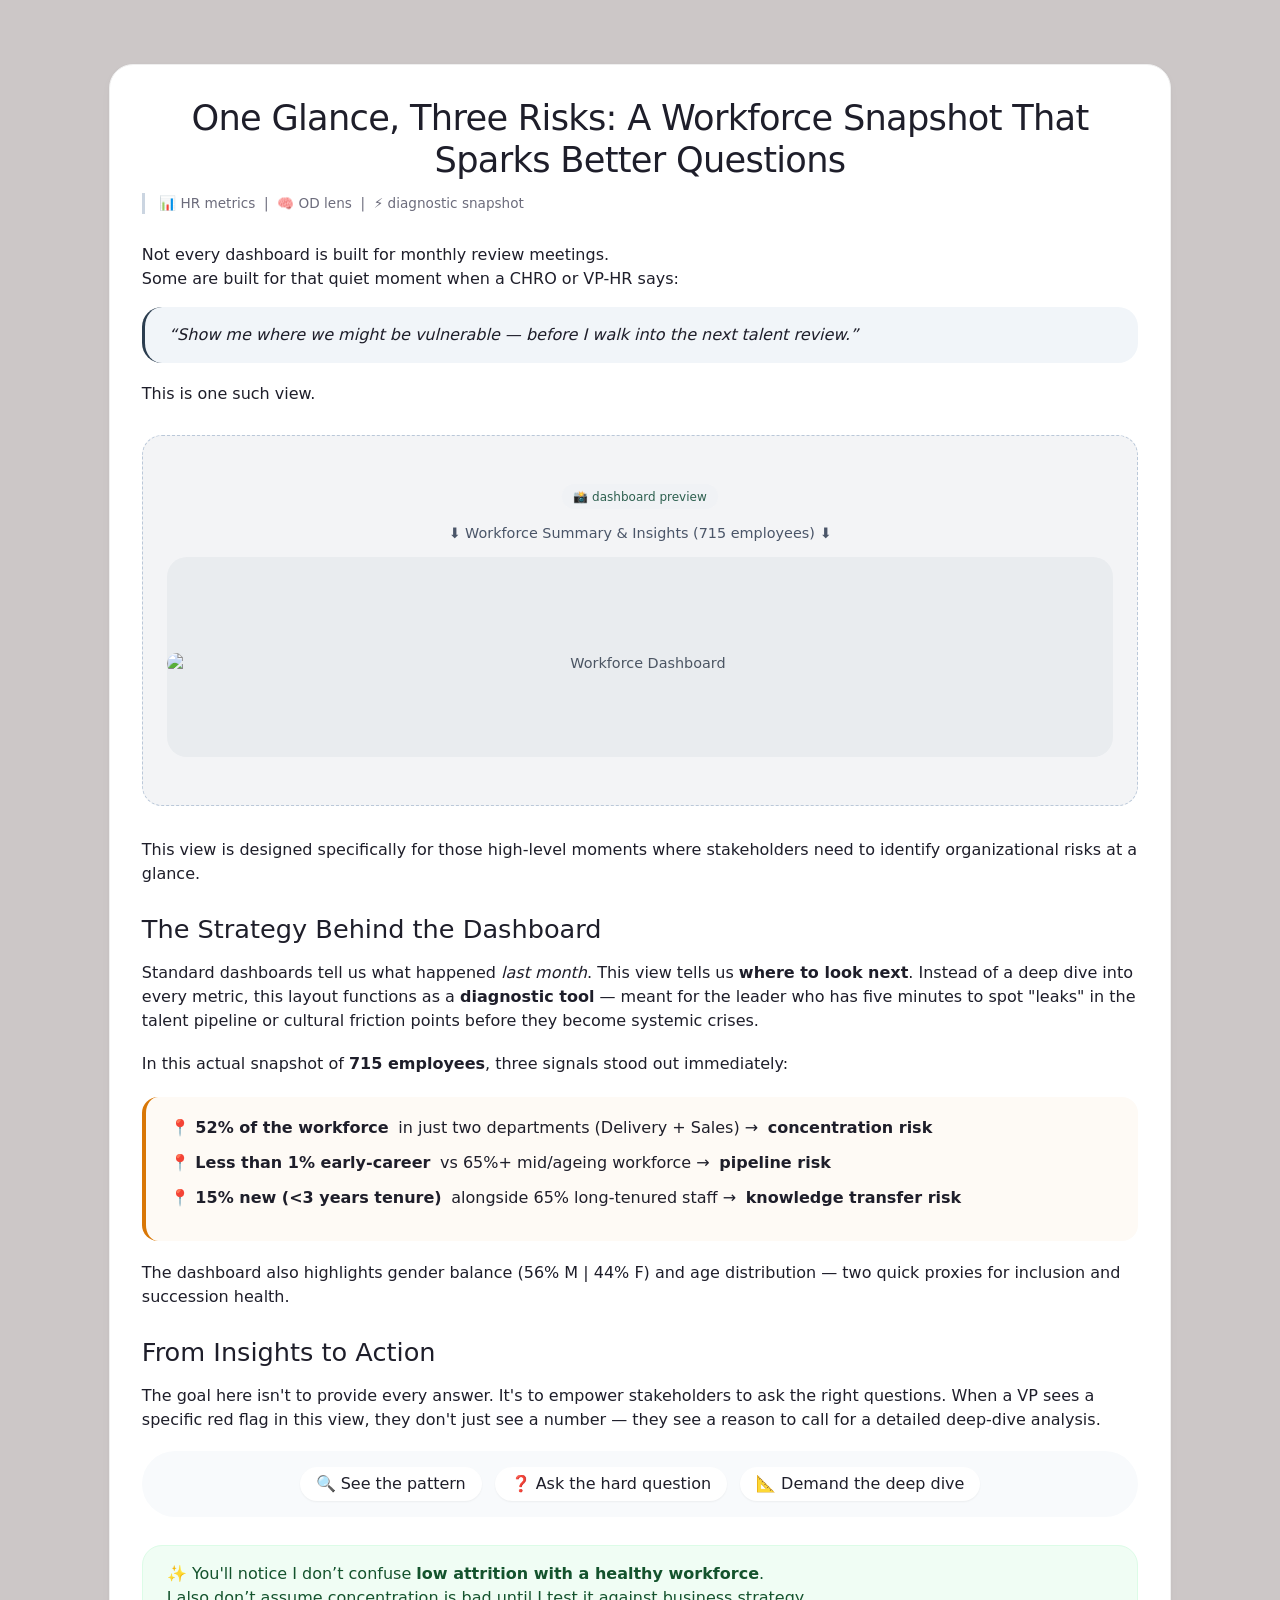
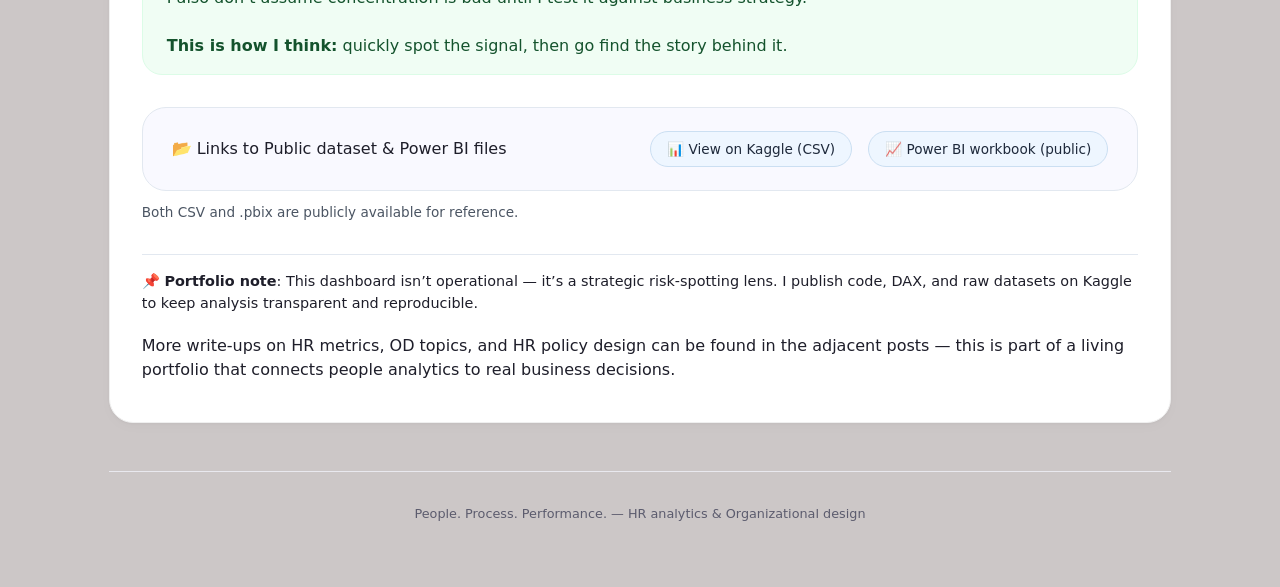
==== blogs/one-glance-three-risks/index.html @ f0e805b0 "post1added" ====
<!DOCTYPE html>
<html lang="en">

<head>
    <meta charset="UTF-8">
    <meta name="viewport" content="width=device-width, initial-scale=1.0">
    <title>HCX · Workforce Snapshot | People. Process. Performance.</title>
    <style>
        * {
            margin: 0;
            padding: 0;
            box-sizing: border-box;
        }

        body {
            background-color: #CCC7C7;
            font-family: system-ui, -apple-system, BlinkMacSystemFont, "Inter", sans-serif;
            color: #1e1e2a;
            line-height: 1.5;
        }

        /* main container – matches portfolio width & rhythm */
        .container {
            font-family: system-ui, -apple-system, BlinkMacSystemFont, "Inter", sans-serif;
            max-width: 1120px;
            margin: 0 auto;
            padding: 2rem 1.8rem 4rem;
        }

        /* header / nav – mirrors the clean, minimal portfolio style */
        .site-header {
            margin-bottom: 2.5rem;
            border-bottom: 1px solid #e6e6ea;
            padding-bottom: 1.5rem;
            display: flex;
            flex-wrap: wrap;
            justify-content: space-between;
            align-items: baseline;
        }

        .logo-area h1 {
            font-size: 1.8rem;
            font-weight: 550;
            letter-spacing: -0.3px;
            color: #111;
        }

        .logo-area p {
            font-size: 0.85rem;
            color: #5b5b6b;
            margin-top: 0.25rem;
        }

        .portfolio-nav {
            display: flex;
            gap: 1.8rem;
            flex-wrap: wrap;
            font-size: 0.9rem;
            font-weight: 450;
        }

        .portfolio-nav a {
            text-decoration: none;
            color: #2c2c3a;
            transition: color 0.2s;
            border-bottom: 1px dotted transparent;
        }

        .portfolio-nav a:hover {
            color: #0a5b4b;
            border-bottom-color: #0a5b4b;
        }

        /* blog / post styling – clean, readable, human */
        .blog-post {
            background: white;
            border-radius: 24px;
            padding: 2rem 2rem 2.5rem;
            margin: 2rem 0 2rem;
            box-shadow: 0 4px 14px rgba(0, 0, 0, 0.02), 0 1px 3px rgba(0, 0, 0, 0.03);
            border: 1px solid #efefef;
        }

        .post-title {
            font-family: system-ui, -apple-system, BlinkMacSystemFont, "Inter", sans-serif;
            font-size: 2.2rem;
            font-weight: 400;
            letter-spacing: -0.02em;
            line-height: 1.2;
            margin-bottom: 0.75rem;
            text-align: center;
        }

        .post-meta {
            font-family: system-ui, -apple-system, BlinkMacSystemFont, "Inter", sans-serif;
            color: #6c6c7c;
            font-size: 0.85rem;
            border-left: 3px solid #cbd5e1;
            padding-left: 0.9rem;
            margin: 0.5rem 0 1.8rem 0;
        }

        .dashboard-img-placeholder {
            background: #f3f4f6;
            border-radius: 20px;
            padding: 3rem 1.5rem;
            text-align: center;
            margin: 1.8rem 0 2rem;
            border: 1px dashed #bac8d9;
            transition: all 0.2s;
        }

        .dashboard-img-placeholder p {
            color: #4a5568;
            font-size: 0.9rem;
        }

        .badge-note {
            background: #f0f2f5;
            display: inline-block;
            padding: 0.2rem 0.7rem;
            border-radius: 30px;
            font-size: 0.75rem;
            font-weight: 500;
            color: #2c5f4e;
        }

        h2 {
            font-size: 1.6rem;
            font-weight: 450;
            margin: 1.5rem 0 0.75rem;
        }

        h3 {
            font-size: 1.25rem;
            font-weight: 460;
            margin: 1.4rem 0 0.5rem;
        }

        .risk-list {
            background-color: #fefaf5;
            border-left: 4px solid #d97706;
            padding: 1.2rem 1.5rem;
            margin: 1.3rem 0;
            border-radius: 16px;
            list-style: none;
        }

        .risk-list li {
            margin-bottom: 0.7rem;
            display: flex;
            gap: 0.6rem;
            align-items: baseline;
        }

        .risk-list strong {
            font-weight: 620;
            min-width: 120px;
        }

        .arrow-steps {
            display: flex;
            flex-wrap: wrap;
            gap: 0.8rem;
            margin: 1.2rem 0 1.8rem;
            font-weight: 500;
            background: #f8fafc;
            padding: 1rem 1.2rem;
            border-radius: 48px;
            justify-content: center;
        }

        .arrow-steps span {
            background: white;
            padding: 0.3rem 1rem;
            border-radius: 40px;
            box-shadow: 0 1px 2px rgba(0, 0, 0, 0.05);
        }

        .insight-quote {
            font-style: normal;
            background: #f0fdf4;
            padding: 1rem 1.5rem;
            border-radius: 20px;
            margin: 1.8rem 0;
            color: #14532d;
            font-weight: 470;
            border: 1px solid #dcfce7;
        }

        .kaggle-section {
            background: #f9f9ff;
            border-radius: 24px;
            padding: 1.4rem 1.8rem;
            margin: 2rem 0 1.5rem;
            border: 1px solid #e2e8f0;
            display: flex;
            flex-wrap: wrap;
            justify-content: space-between;
            align-items: center;
        }

        .kaggle-links {
            display: flex;
            gap: 1rem;
            flex-wrap: wrap;
        }

        .btn-kaggle {
            background: #20beff0c;
            border: 1px solid #cbdff2;
            padding: 0.45rem 1rem;
            border-radius: 32px;
            font-size: 0.85rem;
            text-decoration: none;
            font-weight: 500;
            color: #1e293b;
            transition: 0.2s;
        }

        .btn-kaggle:hover {
            background: #eef2ff;
            border-color: #5b8cbc;
        }

        hr {
            margin: 2rem 0 1rem;
            border: 0;
            height: 1px;
            background: #e2e8f0;
        }

        .footer-note {
            font-size: 0.8rem;
            color: #5c5c6e;
            text-align: center;
            margin-top: 3rem;
            border-top: 1px solid #e9e9ef;
            padding-top: 2rem;
        }

        @media (max-width: 700px) {
            .container {
                padding: 1rem 1.2rem 3rem;
            }

            .blog-post {
                padding: 1.5rem;
            }

            .post-title {
                font-size: 1.8rem;
            }

            .risk-list strong {
                min-width: 100px;
            }
        }
    </style>
</head>

<body>
    <div class="container">

        <!-- header - consistent with the portfolio style: People. Process. Performance. 
        <div class="site-header">
            <div class="logo-area">
                <h1>People. Process. Performance.</h1>
                <p>What, when, and how make the difference.</p>
            </div>
            <div class="portfolio-nav">
                <a href="#">Projects</a>
                <a href="#">Archive</a>
                <a href="#">New Build</a>
                <a href="#" style="border-bottom: 2px solid #0a5b4b;">Blog</a>
            </div>
        </div>-->

        <!-- main blog post: Workforce Snapshot -->
        <article class="blog-post">
            <h1 class="post-title">One Glance, Three Risks: A Workforce Snapshot That Sparks Better Questions</h1>
            <div class="post-meta">📊 HR metrics &nbsp;|&nbsp; 🧠 OD lens &nbsp;|&nbsp; ⚡ diagnostic snapshot</div>

            <p style="margin-bottom:1rem;">Not every dashboard is built for monthly review
                meetings.<br>
                Some are built for that quiet moment when a CHRO or VP-HR says:</p>

            <div
                style="background:#f1f5f9; padding:1rem 1.5rem; border-radius: 20px; margin-bottom: 1.2rem; font-style: normal; border-left: 3px solid #2c3e50;">
                <em>“Show me where we might be vulnerable — before I walk into the next talent review.”</em>
            </div>

            <p>This is one such view.</p>

            <!-- IMAGE PLACEHOLDER: replace with actual dashboard screenshot -->
            <div class="dashboard-img-placeholder">
                <span class="badge-note">📸 dashboard preview</span>
                <p style="margin-top: 14px;">⬇️ Workforce Summary & Insights (715 employees) ⬇️</p>
                <div
                    style="background:#e9ecef; width:100%; min-height: 200px; border-radius: 20px; display: flex; align-items: center; justify-content: center; color:#4b5563; font-size:0.9rem; margin-top: 0.8rem;">
                    <img src="www.adigitalcanvas.github.io/hcx/blogs/one-glance-three-risks/Workforce_Summary_and_Insights.jpg"
                        alt="Workforce Dashboard" style="width:100%; border-radius:20px; margin-top:0.8rem;">
                </div>

            </div>

            <p>This view is designed specifically for those high-level moments where stakeholders need to identify
                organizational risks at a glance.</p>

            <h2>The Strategy Behind the Dashboard</h2>
            <p style="margin-bottom: 1.2rem;">Standard dashboards tell us what happened <em>last month</em>. This view
                tells us <strong>where to look
                    next</strong>. Instead of a deep dive into every metric, this layout functions as a
                <strong>diagnostic tool</strong> — meant for the leader who has five minutes to spot "leaks" in the
                talent pipeline or cultural friction points before they become systemic crises.
            </p>

            <p>In this actual snapshot of <strong>715 employees</strong>, three signals stood out immediately:</p>
            <ul class="risk-list">
                <li><strong>📍 52% of the workforce</strong> in just two departments (Delivery + Sales) →
                    <strong>concentration risk</strong>
                </li>
                <li><strong>📍 Less than 1% early-career</strong> vs 65%+ mid/ageing workforce → <strong>pipeline
                        risk</strong></li>
                <li><strong>📍 15% new (<3 years tenure)</strong> alongside 65% long-tenured staff → <strong>knowledge
                                transfer risk</strong></li>
            </ul>
            <p>The dashboard also highlights gender balance (56% M | 44% F) and age distribution — two quick proxies for
                inclusion and succession health.</p>

            <h2>From Insights to Action</h2>
            <p>The goal here isn't to provide every answer. It's to empower stakeholders to ask the right questions.
                When a VP sees a specific red flag in this view, they don't just see a number — they see a reason to
                call for a detailed deep-dive analysis.</p>

            <div class="arrow-steps">
                <span>🔍 See the pattern</span> <span>❓ Ask the hard question</span> <span>📐 Demand the deep
                    dive</span>
            </div>

            <div class="insight-quote">
                ✨ You'll notice I don’t confuse <strong>low attrition with a healthy workforce</strong>.<br>
                I also don’t assume concentration is bad until I test it against business strategy.<br><br>
                <strong>This is how I think:</strong> quickly spot the signal, then go find the story behind it.
            </div>


            <!-- KAGGLE SECTION (public CSV + Power BI files) -->
            <div class="kaggle-section">
                <div style="font-weight: 500;">
                    📂 Links to Public dataset & Power BI files
                </div>
                <div class="kaggle-links">
                    <a href="https://www.kaggle.com/datasets/mujibullamusathiek/employeedata2025" class="btn-kaggle"
                        id="kaggle-csv-placeholder">📊 View on Kaggle (CSV)</a>
                    <a href="https://www.kaggle.com/datasets/mujibullamusathiek/workforce-summary-and-insights"
                        class="btn-kaggle" id="kaggle-pbi-placeholder">📈 Power BI workbook (public)</a>
                </div>
            </div>
            <p style="font-size:0.85rem; color:#4b5563; margin-top: -0.8rem;">Both CSV and .pbix are publicly available
                for reference.</p>

            <hr>
            <p style="font-size:0.9rem;">📌 <strong>Portfolio note</strong>: This dashboard isn’t operational — it’s a
                strategic risk-spotting lens. I publish code, DAX, and raw datasets on Kaggle to keep analysis
                transparent and reproducible.</p>

            <p style="margin-top: 1.2rem;">More write-ups on HR metrics, OD topics, and HR policy design can be found in
                the adjacent posts —
                this is part of a living portfolio that connects people analytics to real business decisions.</p>

        </article>




        <!-- additional bottom navigation hint (matching portfolio archive style) 
        <div style="display: flex; gap: 1rem; justify-content: space-between; flex-wrap: wrap; margin-top: 1rem;">
            <span style="font-size:0.85rem;">← Day 05: New Concept</span>
            <span style="font-size:0.85rem;">Day 995: New Bees →</span>
        </div>-->

        <div class="footer-note">
            People. Process. Performance. — HR analytics & Organizational design
        </div>
    </div>

    <!-- tiny script to make placeholder kaggle links editable / visible 
    (just UX hint, no external dependency) -->
    <!--<script>
        // This is just a safe UI reminder — the links remain editable in the HTML.
        // The user should replace the '#' with actual Kaggle links after uploading.
        const csvLink = document.getElementById('kaggle-csv-placeholder');
        const pbiLink = document.getElementById('kaggle-pbi-placeholder');
        if (csvLink) csvLink.setAttribute('href', 'https://www.kaggle.com/datasets/yourusername/workforce-summary');
        if (pbiLink) pbiLink.setAttribute('href', 'https://www.kaggle.com/datasets/yourusername/powerbi-workforce');
        // note: these are demo update scripts; the user will replace actual URLs manually.
        console.log('Replace # with real Kaggle links after dataset upload 🚀');
    </script>-->
    <!-- the script above is a helper to show the structure; but final HTML expects manual link update.
    For production, replace the href attributes with your Kaggle dataset and PowerBI file URLs. -->
</body>

</html>
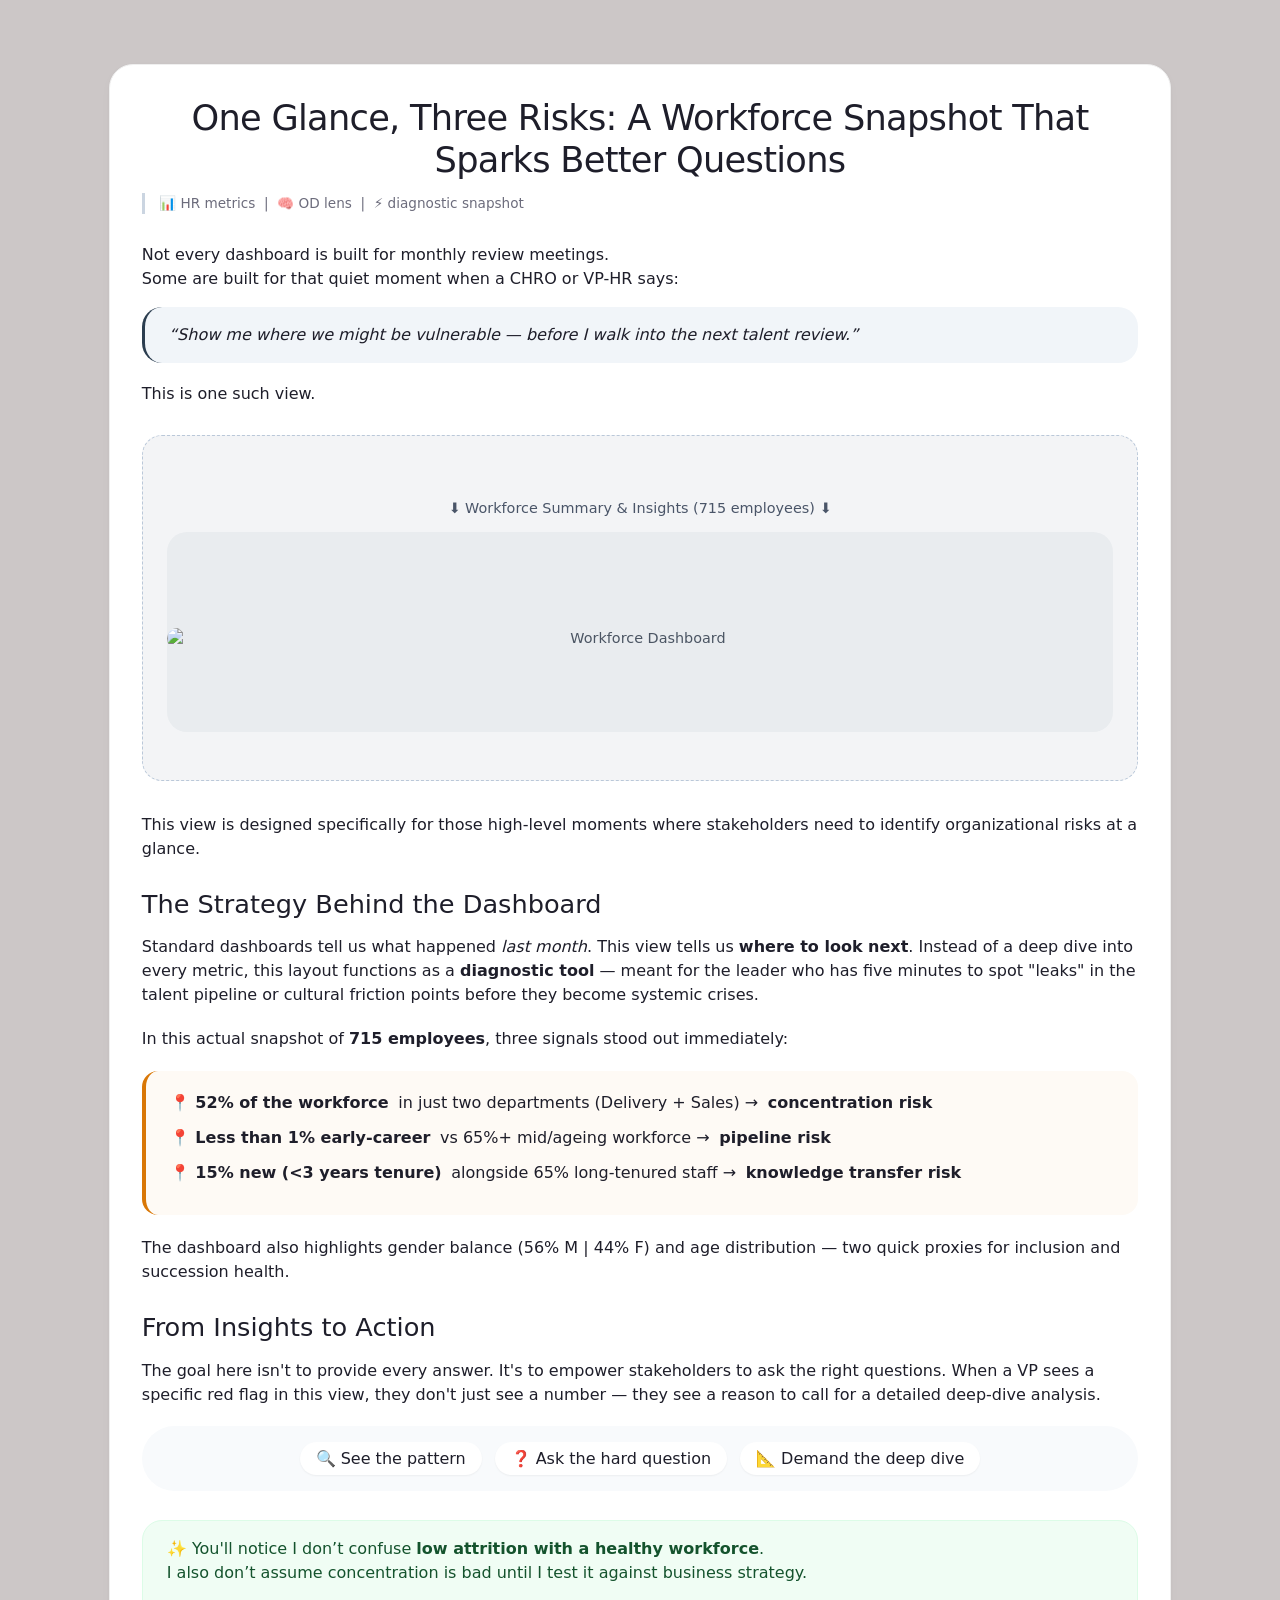
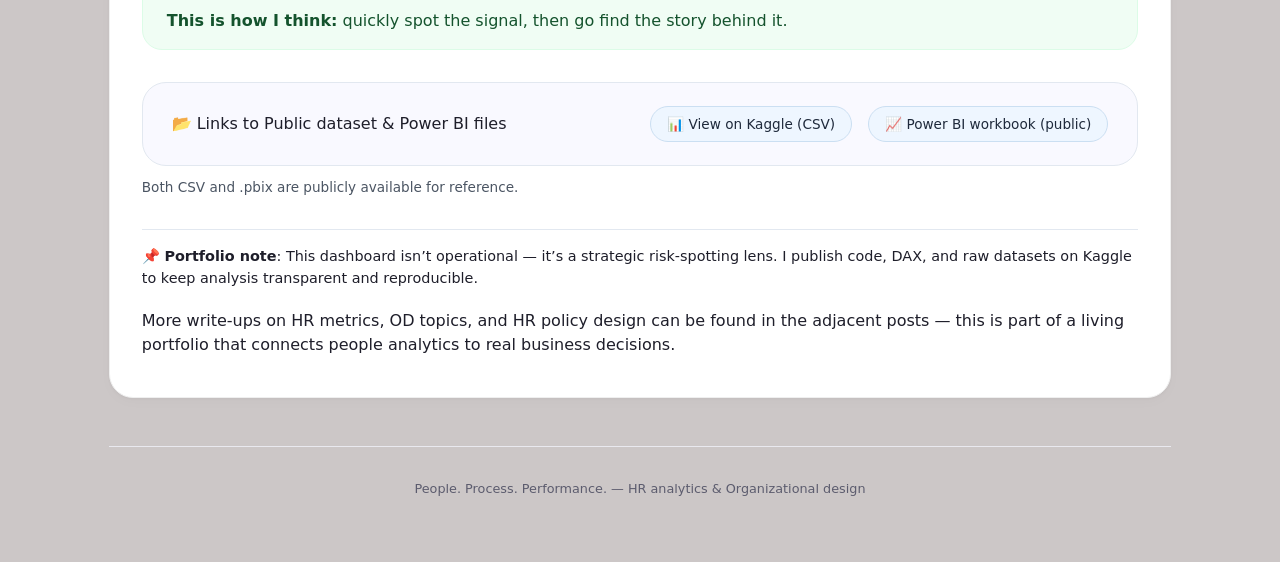
==== commit 1aee4322: "popuppageopennewtabadded" ====
--- a/blogs/one-glance-three-risks/index.html
+++ b/blogs/one-glance-three-risks/index.html
@@ -294,11 +294,10 @@
 
             <!-- IMAGE PLACEHOLDER: replace with actual dashboard screenshot -->
             <div class="dashboard-img-placeholder">
-                <span class="badge-note">📸 dashboard preview</span>
                 <p style="margin-top: 14px;">⬇️ Workforce Summary & Insights (715 employees) ⬇️</p>
                 <div
                     style="background:#e9ecef; width:100%; min-height: 200px; border-radius: 20px; display: flex; align-items: center; justify-content: center; color:#4b5563; font-size:0.9rem; margin-top: 0.8rem;">
-                    <img src="www.adigitalcanvas.github.io/hcx/blogs/one-glance-three-risks/Workforce_Summary_and_Insights.jpg"
+                    <img src="https://adigitalcanvas.github.io/hcx/blogs/one-glance-three-risks/Workforce_Summary_and_Insights.jpg"
                         alt="Workforce Dashboard" style="width:100%; border-radius:20px; margin-top:0.8rem;">
                 </div>
 
@@ -351,10 +350,10 @@
                     📂 Links to Public dataset & Power BI files
                 </div>
                 <div class="kaggle-links">
-                    <a href="https://www.kaggle.com/datasets/mujibullamusathiek/employeedata2025" class="btn-kaggle"
+                    <a href="https://www.kaggle.com/datasets/mujibullamusathiek/employeedata2025" class="btn-kaggle" target="_blank" rel="noopener noreferrer"
                         id="kaggle-csv-placeholder">📊 View on Kaggle (CSV)</a>
                     <a href="https://www.kaggle.com/datasets/mujibullamusathiek/workforce-summary-and-insights"
-                        class="btn-kaggle" id="kaggle-pbi-placeholder">📈 Power BI workbook (public)</a>
+                        class="btn-kaggle" target="_blank" rel="noopener noreferrer" id="kaggle-pbi-placeholder">📈 Power BI workbook (public)</a>
                 </div>
             </div>
             <p style="font-size:0.85rem; color:#4b5563; margin-top: -0.8rem;">Both CSV and .pbix are publicly available
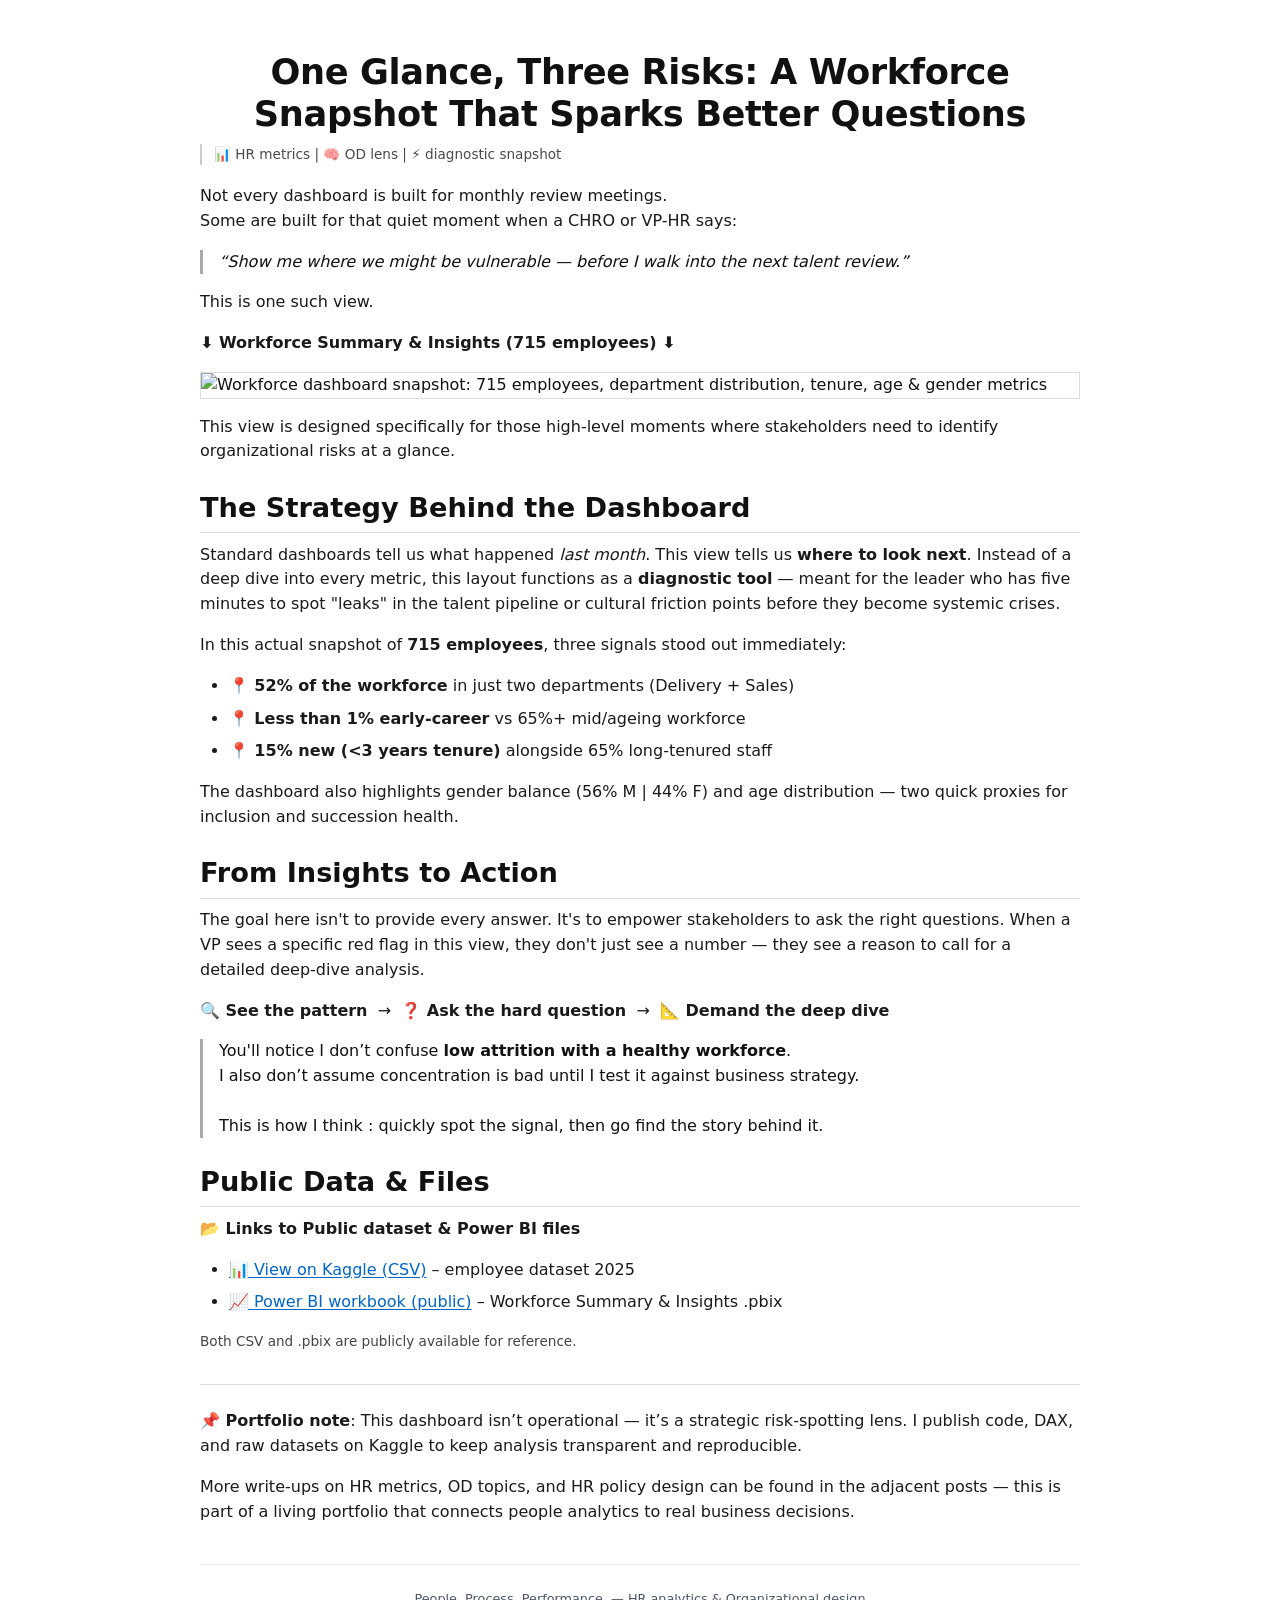
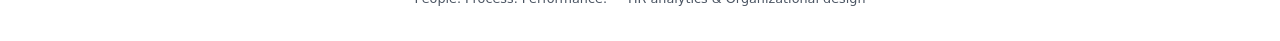
==== commit f12070ff: "post1indexfullupdated" ====
--- a/blogs/one-glance-three-risks/index.html
+++ b/blogs/one-glance-three-risks/index.html
@@ -1,11 +1,11 @@
 <!DOCTYPE html>
 <html lang="en">
-
 <head>
     <meta charset="UTF-8">
     <meta name="viewport" content="width=device-width, initial-scale=1.0">
-    <title>HCX · Workforce Snapshot | People. Process. Performance.</title>
+    <title>Workforce Snapshot · Pure Content View</title>
     <style>
+        
         * {
             margin: 0;
             padding: 0;
@@ -13,391 +13,209 @@
         }
 
         body {
-            background-color: #CCC7C7;
-            font-family: system-ui, -apple-system, BlinkMacSystemFont, "Inter", sans-serif;
-            color: #1e1e2a;
-            line-height: 1.5;
-        }
-
-        /* main container – matches portfolio width & rhythm */
-        .container {
-            font-family: system-ui, -apple-system, BlinkMacSystemFont, "Inter", sans-serif;
-            max-width: 1120px;
+            background: #ffffff;
+            font-family: system-ui, -apple-system, 'Segoe UI', Roboto, 'Helvetica Neue', sans-serif;
+            color: #111;
+            line-height: 1.55;
+            padding: 2rem 1.2rem;
+        }
+
+    
+        .simple-content {
+            max-width: 880px;
             margin: 0 auto;
-            padding: 2rem 1.8rem 4rem;
-        }
-
-        /* header / nav – mirrors the clean, minimal portfolio style */
-        .site-header {
-            margin-bottom: 2.5rem;
-            border-bottom: 1px solid #e6e6ea;
-            padding-bottom: 1.5rem;
-            display: flex;
-            flex-wrap: wrap;
-            justify-content: space-between;
-            align-items: baseline;
-        }
-
-        .logo-area h1 {
-            font-size: 1.8rem;
-            font-weight: 550;
-            letter-spacing: -0.3px;
-            color: #111;
-        }
-
-        .logo-area p {
-            font-size: 0.85rem;
-            color: #5b5b6b;
-            margin-top: 0.25rem;
-        }
-
-        .portfolio-nav {
-            display: flex;
-            gap: 1.8rem;
-            flex-wrap: wrap;
-            font-size: 0.9rem;
-            font-weight: 450;
-        }
-
-        .portfolio-nav a {
-            text-decoration: none;
-            color: #2c2c3a;
-            transition: color 0.2s;
-            border-bottom: 1px dotted transparent;
-        }
-
-        .portfolio-nav a:hover {
-            color: #0a5b4b;
-            border-bottom-color: #0a5b4b;
-        }
-
-        /* blog / post styling – clean, readable, human */
-        .blog-post {
             background: white;
-            border-radius: 24px;
-            padding: 2rem 2rem 2.5rem;
-            margin: 2rem 0 2rem;
-            box-shadow: 0 4px 14px rgba(0, 0, 0, 0.02), 0 1px 3px rgba(0, 0, 0, 0.03);
-            border: 1px solid #efefef;
-        }
-
-        .post-title {
-            font-family: system-ui, -apple-system, BlinkMacSystemFont, "Inter", sans-serif;
+        }
+
+        /* headings: just bigger, bold, clean */
+        h1 {
             font-size: 2.2rem;
-            font-weight: 400;
-            letter-spacing: -0.02em;
+            font-weight: 600;
+            margin: 1.2rem 0 0.5rem 0;
             line-height: 1.2;
-            margin-bottom: 0.75rem;
-            text-align: center;
-        }
-
-        .post-meta {
-            font-family: system-ui, -apple-system, BlinkMacSystemFont, "Inter", sans-serif;
-            color: #6c6c7c;
-            font-size: 0.85rem;
-            border-left: 3px solid #cbd5e1;
-            padding-left: 0.9rem;
-            margin: 0.5rem 0 1.8rem 0;
-        }
-
-        .dashboard-img-placeholder {
-            background: #f3f4f6;
-            border-radius: 20px;
-            padding: 3rem 1.5rem;
-            text-align: center;
-            margin: 1.8rem 0 2rem;
-            border: 1px dashed #bac8d9;
-            transition: all 0.2s;
-        }
-
-        .dashboard-img-placeholder p {
-            color: #4a5568;
-            font-size: 0.9rem;
-        }
-
-        .badge-note {
-            background: #f0f2f5;
-            display: inline-block;
-            padding: 0.2rem 0.7rem;
-            border-radius: 30px;
-            font-size: 0.75rem;
-            font-weight: 500;
-            color: #2c5f4e;
+            letter-spacing: -0.01em;
         }
 
         h2 {
-            font-size: 1.6rem;
-            font-weight: 450;
-            margin: 1.5rem 0 0.75rem;
+            font-size: 1.7rem;
+            font-weight: 600;
+            margin: 1.4rem 0 0.6rem 0;
+            border-bottom: 1px solid #e2e2e2;
+            padding-bottom: 0.2rem;
         }
 
         h3 {
-            font-size: 1.25rem;
-            font-weight: 460;
-            margin: 1.4rem 0 0.5rem;
-        }
-
-        .risk-list {
-            background-color: #fefaf5;
-            border-left: 4px solid #d97706;
-            padding: 1.2rem 1.5rem;
-            margin: 1.3rem 0;
-            border-radius: 16px;
-            list-style: none;
-        }
-
-        .risk-list li {
-            margin-bottom: 0.7rem;
-            display: flex;
-            gap: 0.6rem;
-            align-items: baseline;
-        }
-
-        .risk-list strong {
-            font-weight: 620;
-            min-width: 120px;
-        }
-
-        .arrow-steps {
-            display: flex;
-            flex-wrap: wrap;
-            gap: 0.8rem;
-            margin: 1.2rem 0 1.8rem;
-            font-weight: 500;
-            background: #f8fafc;
-            padding: 1rem 1.2rem;
-            border-radius: 48px;
-            justify-content: center;
-        }
-
-        .arrow-steps span {
-            background: white;
-            padding: 0.3rem 1rem;
-            border-radius: 40px;
-            box-shadow: 0 1px 2px rgba(0, 0, 0, 0.05);
-        }
-
-        .insight-quote {
-            font-style: normal;
-            background: #f0fdf4;
-            padding: 1rem 1.5rem;
-            border-radius: 20px;
-            margin: 1.8rem 0;
-            color: #14532d;
-            font-weight: 470;
-            border: 1px solid #dcfce7;
-        }
-
-        .kaggle-section {
-            background: #f9f9ff;
-            border-radius: 24px;
-            padding: 1.4rem 1.8rem;
+            font-size: 1.35rem;
+            font-weight: 600;
+            margin: 1.2rem 0 0.4rem 0;
+        }
+
+        /* normal text */
+        p, li, .meta-text, .block-text {
+            font-size: 1rem;
+            margin-bottom: 1rem;
+            color: #1a1a1a;
+        }
+
+        /* simple lists: no custom bullets, just indentation */
+        ul, ol {
+            margin: 0.75rem 0 1rem 1.8rem;
+        }
+        li {
+            margin-bottom: 0.5rem;
+        }
+
+        /* standard link style — blue underline, normal */
+        a {
+            color: #0066cc;
+            text-decoration: underline;
+            text-underline-offset: 2px;
+        }
+        a:hover {
+            color: #004499;
+            text-decoration: underline;
+        }
+
+        /* images: responsive, no extra graphics */
+        img {
+            max-width: 100%;
+            height: auto;
+            display: block;
+            margin: 1rem 0;
+            border: 1px solid #ddd;
+            border-radius: 0;
+            box-shadow: none;
+        }
+
+        /* simple separator line */
+        hr {
             margin: 2rem 0 1.5rem;
-            border: 1px solid #e2e8f0;
-            display: flex;
-            flex-wrap: wrap;
-            justify-content: space-between;
-            align-items: center;
-        }
-
-        .kaggle-links {
-            display: flex;
-            gap: 1rem;
-            flex-wrap: wrap;
-        }
-
-        .btn-kaggle {
-            background: #20beff0c;
-            border: 1px solid #cbdff2;
-            padding: 0.45rem 1rem;
-            border-radius: 32px;
-            font-size: 0.85rem;
-            text-decoration: none;
-            font-weight: 500;
-            color: #1e293b;
-            transition: 0.2s;
-        }
-
-        .btn-kaggle:hover {
-            background: #eef2ff;
-            border-color: #5b8cbc;
-        }
-
-        hr {
-            margin: 2rem 0 1rem;
             border: 0;
             height: 1px;
-            background: #e2e8f0;
-        }
-
-        .footer-note {
+            background: #ddd;
+        }
+
+        /* inline metadata readability */
+        .post-meta-plain {
+            font-size: 0.85rem;
+            color: #4a4a4a;
+            margin: 0.3rem 0 1.2rem 0;
+            border-left: 2px solid #ccc;
+            padding-left: 0.75rem;
+        }
+
+        /* no background boxes, no rounded corners, no shadows */
+        .plain-block {
+            margin: 1rem 0;
+        }
+
+        .simple-quote {
+            margin: 1rem 0;
+            font-style: normal;
+            border-left: 3px solid #aaa;
+            padding-left: 1rem;
+            background: transparent;
+        }
+
+        /* footer text small but readable */
+        .footer-simple {
+            margin-top: 2.5rem;
             font-size: 0.8rem;
-            color: #5c5c6e;
+            color: #4b5563;
+            border-top: 1px solid #eaeaea;
+            padding-top: 1.5rem;
             text-align: center;
-            margin-top: 3rem;
-            border-top: 1px solid #e9e9ef;
-            padding-top: 2rem;
-        }
-
-        @media (max-width: 700px) {
-            .container {
-                padding: 1rem 1.2rem 3rem;
-            }
-
-            .blog-post {
-                padding: 1.5rem;
-            }
-
-            .post-title {
-                font-size: 1.8rem;
-            }
-
-            .risk-list strong {
-                min-width: 100px;
-            }
         }
     </style>
 </head>
-
 <body>
-    <div class="container">
-
-        <!-- header - consistent with the portfolio style: People. Process. Performance. 
-        <div class="site-header">
-            <div class="logo-area">
-                <h1>People. Process. Performance.</h1>
-                <p>What, when, and how make the difference.</p>
-            </div>
-            <div class="portfolio-nav">
-                <a href="#">Projects</a>
-                <a href="#">Archive</a>
-                <a href="#">New Build</a>
-                <a href="#" style="border-bottom: 2px solid #0a5b4b;">Blog</a>
-            </div>
-        </div>-->
-
-        <!-- main blog post: Workforce Snapshot -->
-        <article class="blog-post">
-            <h1 class="post-title">One Glance, Three Risks: A Workforce Snapshot That Sparks Better Questions</h1>
-            <div class="post-meta">📊 HR metrics &nbsp;|&nbsp; 🧠 OD lens &nbsp;|&nbsp; ⚡ diagnostic snapshot</div>
-
-            <p style="margin-bottom:1rem;">Not every dashboard is built for monthly review
-                meetings.<br>
-                Some are built for that quiet moment when a CHRO or VP-HR says:</p>
-
-            <div
-                style="background:#f1f5f9; padding:1rem 1.5rem; border-radius: 20px; margin-bottom: 1.2rem; font-style: normal; border-left: 3px solid #2c3e50;">
-                <em>“Show me where we might be vulnerable — before I walk into the next talent review.”</em>
-            </div>
-
-            <p>This is one such view.</p>
-
-            <!-- IMAGE PLACEHOLDER: replace with actual dashboard screenshot -->
-            <div class="dashboard-img-placeholder">
-                <p style="margin-top: 14px;">⬇️ Workforce Summary & Insights (715 employees) ⬇️</p>
-                <div
-                    style="background:#e9ecef; width:100%; min-height: 200px; border-radius: 20px; display: flex; align-items: center; justify-content: center; color:#4b5563; font-size:0.9rem; margin-top: 0.8rem;">
-                    <img src="https://adigitalcanvas.github.io/hcx/blogs/one-glance-three-risks/Workforce_Summary_and_Insights.jpg"
-                        alt="Workforce Dashboard" style="width:100%; border-radius:20px; margin-top:0.8rem;">
-                </div>
-
-            </div>
-
-            <p>This view is designed specifically for those high-level moments where stakeholders need to identify
-                organizational risks at a glance.</p>
-
-            <h2>The Strategy Behind the Dashboard</h2>
-            <p style="margin-bottom: 1.2rem;">Standard dashboards tell us what happened <em>last month</em>. This view
-                tells us <strong>where to look
-                    next</strong>. Instead of a deep dive into every metric, this layout functions as a
-                <strong>diagnostic tool</strong> — meant for the leader who has five minutes to spot "leaks" in the
-                talent pipeline or cultural friction points before they become systemic crises.
-            </p>
-
-            <p>In this actual snapshot of <strong>715 employees</strong>, three signals stood out immediately:</p>
-            <ul class="risk-list">
-                <li><strong>📍 52% of the workforce</strong> in just two departments (Delivery + Sales) →
-                    <strong>concentration risk</strong>
-                </li>
-                <li><strong>📍 Less than 1% early-career</strong> vs 65%+ mid/ageing workforce → <strong>pipeline
-                        risk</strong></li>
-                <li><strong>📍 15% new (<3 years tenure)</strong> alongside 65% long-tenured staff → <strong>knowledge
-                                transfer risk</strong></li>
-            </ul>
-            <p>The dashboard also highlights gender balance (56% M | 44% F) and age distribution — two quick proxies for
-                inclusion and succession health.</p>
-
-            <h2>From Insights to Action</h2>
-            <p>The goal here isn't to provide every answer. It's to empower stakeholders to ask the right questions.
-                When a VP sees a specific red flag in this view, they don't just see a number — they see a reason to
-                call for a detailed deep-dive analysis.</p>
-
-            <div class="arrow-steps">
-                <span>🔍 See the pattern</span> <span>❓ Ask the hard question</span> <span>📐 Demand the deep
-                    dive</span>
-            </div>
-
-            <div class="insight-quote">
-                ✨ You'll notice I don’t confuse <strong>low attrition with a healthy workforce</strong>.<br>
-                I also don’t assume concentration is bad until I test it against business strategy.<br><br>
-                <strong>This is how I think:</strong> quickly spot the signal, then go find the story behind it.
-            </div>
-
-
-            <!-- KAGGLE SECTION (public CSV + Power BI files) -->
-            <div class="kaggle-section">
-                <div style="font-weight: 500;">
-                    📂 Links to Public dataset & Power BI files
-                </div>
-                <div class="kaggle-links">
-                    <a href="https://www.kaggle.com/datasets/mujibullamusathiek/employeedata2025" class="btn-kaggle" target="_blank" rel="noopener noreferrer"
-                        id="kaggle-csv-placeholder">📊 View on Kaggle (CSV)</a>
-                    <a href="https://www.kaggle.com/datasets/mujibullamusathiek/workforce-summary-and-insights"
-                        class="btn-kaggle" target="_blank" rel="noopener noreferrer" id="kaggle-pbi-placeholder">📈 Power BI workbook (public)</a>
-                </div>
-            </div>
-            <p style="font-size:0.85rem; color:#4b5563; margin-top: -0.8rem;">Both CSV and .pbix are publicly available
-                for reference.</p>
-
-            <hr>
-            <p style="font-size:0.9rem;">📌 <strong>Portfolio note</strong>: This dashboard isn’t operational — it’s a
-                strategic risk-spotting lens. I publish code, DAX, and raw datasets on Kaggle to keep analysis
-                transparent and reproducible.</p>
-
-            <p style="margin-top: 1.2rem;">More write-ups on HR metrics, OD topics, and HR policy design can be found in
-                the adjacent posts —
-                this is part of a living portfolio that connects people analytics to real business decisions.</p>
-
-        </article>
-
-
-
-
-        <!-- additional bottom navigation hint (matching portfolio archive style) 
-        <div style="display: flex; gap: 1rem; justify-content: space-between; flex-wrap: wrap; margin-top: 1rem;">
-            <span style="font-size:0.85rem;">← Day 05: New Concept</span>
-            <span style="font-size:0.85rem;">Day 995: New Bees →</span>
-        </div>-->
-
-        <div class="footer-note">
-            People. Process. Performance. — HR analytics & Organizational design
-        </div>
-    </div>
-
-    <!-- tiny script to make placeholder kaggle links editable / visible 
-    (just UX hint, no external dependency) -->
-    <!--<script>
-        // This is just a safe UI reminder — the links remain editable in the HTML.
-        // The user should replace the '#' with actual Kaggle links after uploading.
-        const csvLink = document.getElementById('kaggle-csv-placeholder');
-        const pbiLink = document.getElementById('kaggle-pbi-placeholder');
-        if (csvLink) csvLink.setAttribute('href', 'https://www.kaggle.com/datasets/yourusername/workforce-summary');
-        if (pbiLink) pbiLink.setAttribute('href', 'https://www.kaggle.com/datasets/yourusername/powerbi-workforce');
-        // note: these are demo update scripts; the user will replace actual URLs manually.
-        console.log('Replace # with real Kaggle links after dataset upload 🚀');
-    </script>-->
-    <!-- the script above is a helper to show the structure; but final HTML expects manual link update.
-    For production, replace the href attributes with your Kaggle dataset and PowerBI file URLs. -->
+<div class="simple-content">
+    
+   
+    <h1 style="text-align: center;">One Glance, Three Risks: A Workforce Snapshot That Sparks Better Questions</h1>
+    <div class="post-meta-plain">
+        📊 HR metrics | 🧠 OD lens | ⚡ diagnostic snapshot
+    </div>
+    
+    <!-- opening paragraph(s) from original -->
+    <p>Not every dashboard is built for monthly review meetings.<br>
+    Some are built for that quiet moment when a CHRO or VP-HR says:</p>
+    
+    <div class="simple-quote">
+        <em>“Show me where we might be vulnerable — before I walk into the next talent review.”</em>
+    </div>
+    
+    <p>This is one such view.</p>
+    
+   
+    <div class="plain-block">
+        <p><strong>⬇️ Workforce Summary & Insights (715 employees) ⬇️</strong></p>
+        <img src="https://adigitalcanvas.github.io/hcx/blogs/one-glance-three-risks/Workforce_Summary_and_Insights.jpg"
+             alt="Workforce dashboard snapshot: 715 employees, department distribution, tenure, age & gender metrics"
+             loading="lazy">
+        <!-- alt text preserves descriptive info -->
+    </div>
+    
+    <!-- following description text (as original) -->
+    <p>This view is designed specifically for those high-level moments where stakeholders need to identify organizational risks at a glance.</p>
+    
+  
+    <h2>The Strategy Behind the Dashboard</h2>
+    <p>Standard dashboards tell us what happened <em>last month</em>. This view tells us <strong>where to look next</strong>. Instead of a deep dive into every metric, this layout functions as a <strong>diagnostic tool</strong> — meant for the leader who has five minutes to spot "leaks" in the talent pipeline or cultural friction points before they become systemic crises.</p>
+    
+    <p>In this actual snapshot of <strong>715 employees</strong>, three signals stood out immediately:</p>
+    
+    <!-- risk list as simple bullet list (no special backgrounds) -->
+    <ul>
+        <li><strong>📍 52% of the workforce</strong> in just two departments (Delivery + Sales)</li>
+        <li><strong>📍 Less than 1% early-career</strong> vs 65%+ mid/ageing workforce</li>
+        <li><strong>📍 15% new (&lt;3 years tenure)</strong> alongside 65% long-tenured staff</li>
+    </ul>
+    
+    <p>The dashboard also highlights gender balance (56% M | 44% F) and age distribution — two quick proxies for inclusion and succession health.</p>
+    
+   
+    <h2>From Insights to Action</h2>
+    <p>The goal here isn't to provide every answer. It's to empower stakeholders to ask the right questions. When a VP sees a specific red flag in this view, they don't just see a number — they see a reason to call for a detailed deep-dive analysis.</p>
+    
+    <!-- simple inline text sequence (no fancy arrow-steps styling) -->
+    <p><strong>🔍 See the pattern</strong> &nbsp;→&nbsp; <strong>❓ Ask the hard question</strong> &nbsp;→&nbsp; <strong>📐 Demand the deep dive</strong></p>
+    
+    <div class="simple-quote">
+        You'll notice I don’t confuse <strong>low attrition with a healthy workforce</strong>.<br>
+        I also don’t assume concentration is bad until I test it against business strategy.<br><br>
+        This is how I think : quickly spot the signal, then go find the story behind it.
+    </div>
+    
+    <!-- =============================================
+         KAGGLE SECTION: plain links with standard HTML hrefs
+         (exactly as original Kaggle URLs, no placeholder changes)
+         ============================================= -->
+    <h2>Public Data & Files</h2>
+    <p><strong>📂 Links to Public dataset & Power BI files</strong></p>
+    <ul>
+        <li><a href="https://www.kaggle.com/datasets/mujibullamusathiek/employeedata2025" target="_blank" rel="noopener noreferrer">📊 View on Kaggle (CSV)</a> – employee dataset 2025</li>
+        <li><a href="https://www.kaggle.com/datasets/mujibullamusathiek/workforce-summary-and-insights" target="_blank" rel="noopener noreferrer">📈 Power BI workbook (public)</a> – Workforce Summary & Insights .pbix</li>
+    </ul>
+    <p style="font-size:0.85rem; color:#444;">Both CSV and .pbix are publicly available for reference.</p>
+    
+    <!-- =============================================
+         PORTFOLIO NOTE SECTION (pure text)
+         ============================================= -->
+    <hr>
+    <p><strong>📌 Portfolio note</strong>: This dashboard isn’t operational — it’s a strategic risk-spotting lens. I publish code, DAX, and raw datasets on Kaggle to keep analysis transparent and reproducible.</p>
+    
+    <p>More write-ups on HR metrics, OD topics, and HR policy design can be found in the adjacent posts — this is part of a living portfolio that connects people analytics to real business decisions.</p>
+    
+    <!-- =============================================
+         ADDITIONAL INFO: Footer text
+         ============================================= -->
+    <div class="footer-simple">
+        People. Process. Performance. — HR analytics &amp; Organizational design
+    </div>
+    
+    <!-- Note: No scripts, no extra CSS classes, no hidden divs. 
+         All formatting removed except structural text, headings, and images/links. -->
+</div>
 </body>
-
 </html>
